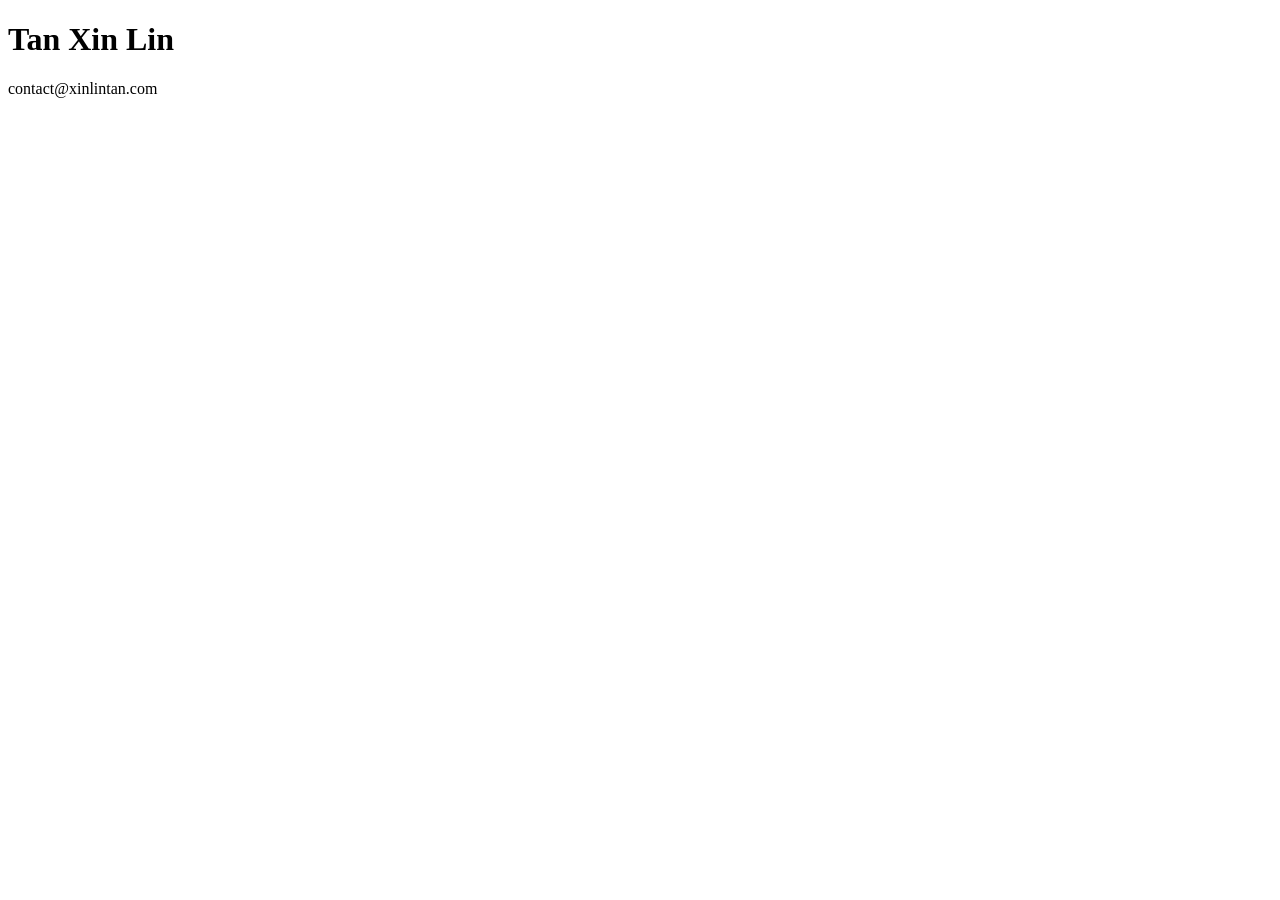
==== index.html @ a3e5cd3a "index.html" ====
<!DOCTYPE html>
<head>

<!-- start Mixpanel --><script type="text/javascript">(function(c,a){if(!a.__SV){var b=window;try{var d,m,j,k=b.location,f=k.hash;d=function(a,b){return(m=a.match(RegExp(b+"=([^&]*)")))?m[1]:null};f&&d(f,"state")&&(j=JSON.parse(decodeURIComponent(d(f,"state"))),"mpeditor"===j.action&&(b.sessionStorage.setItem("_mpcehash",f),history.replaceState(j.desiredHash||"",c.title,k.pathname+k.search)))}catch(n){}var l,h;window.mixpanel=a;a._i=[];a.init=function(b,d,g){function c(b,i){var a=i.split(".");2==a.length&&(b=b[a[0]],i=a[1]);b[i]=function(){b.push([i].concat(Array.prototype.slice.call(arguments,
0)))}}var e=a;"undefined"!==typeof g?e=a[g]=[]:g="mixpanel";e.people=e.people||[];e.toString=function(b){var a="mixpanel";"mixpanel"!==g&&(a+="."+g);b||(a+=" (stub)");return a};e.people.toString=function(){return e.toString(1)+".people (stub)"};l="disable time_event track track_pageview track_links track_forms track_with_groups add_group set_group remove_group register register_once alias unregister identify name_tag set_config reset opt_in_tracking opt_out_tracking has_opted_in_tracking has_opted_out_tracking clear_opt_in_out_tracking people.set people.set_once people.unset people.increment people.append people.union people.track_charge people.clear_charges people.delete_user people.remove".split(" ");
for(h=0;h<l.length;h++)c(e,l[h]);var f="set set_once union unset remove delete".split(" ");e.get_group=function(){function a(c){b[c]=function(){call2_args=arguments;call2=[c].concat(Array.prototype.slice.call(call2_args,0));e.push([d,call2])}}for(var b={},d=["get_group"].concat(Array.prototype.slice.call(arguments,0)),c=0;c<f.length;c++)a(f[c]);return b};a._i.push([b,d,g])};a.__SV=1.2;b=c.createElement("script");b.type="text/javascript";b.async=!0;b.src="undefined"!==typeof MIXPANEL_CUSTOM_LIB_URL?
MIXPANEL_CUSTOM_LIB_URL:"file:"===c.location.protocol&&"//cdn.mxpnl.com/libs/mixpanel-2-latest.min.js".match(/^\/\//)?"https://cdn.mxpnl.com/libs/mixpanel-2-latest.min.js":"//cdn.mxpnl.com/libs/mixpanel-2-latest.min.js";d=c.getElementsByTagName("script")[0];d.parentNode.insertBefore(b,d)}})(document,window.mixpanel||[]);
</script><!-- end Mixpanel -->

<script type="text/javascript" src="mixpanel.js" charset="utf-8"></script>

	
	<title>Tan Xin Lin</title>	
</head>

<link href="https://fonts.googleapis.com/css?family=Open+Sans+Condensed:300" rel="stylesheet">
<link rel="stylesheet" type="text/css" href="style.css">
<html>
  <body>
    <div class="content">
        <h1>Tan Xin Lin</h1>
        <p>contact@xinlintan.com</p>
    </div>
  </body>
</html>
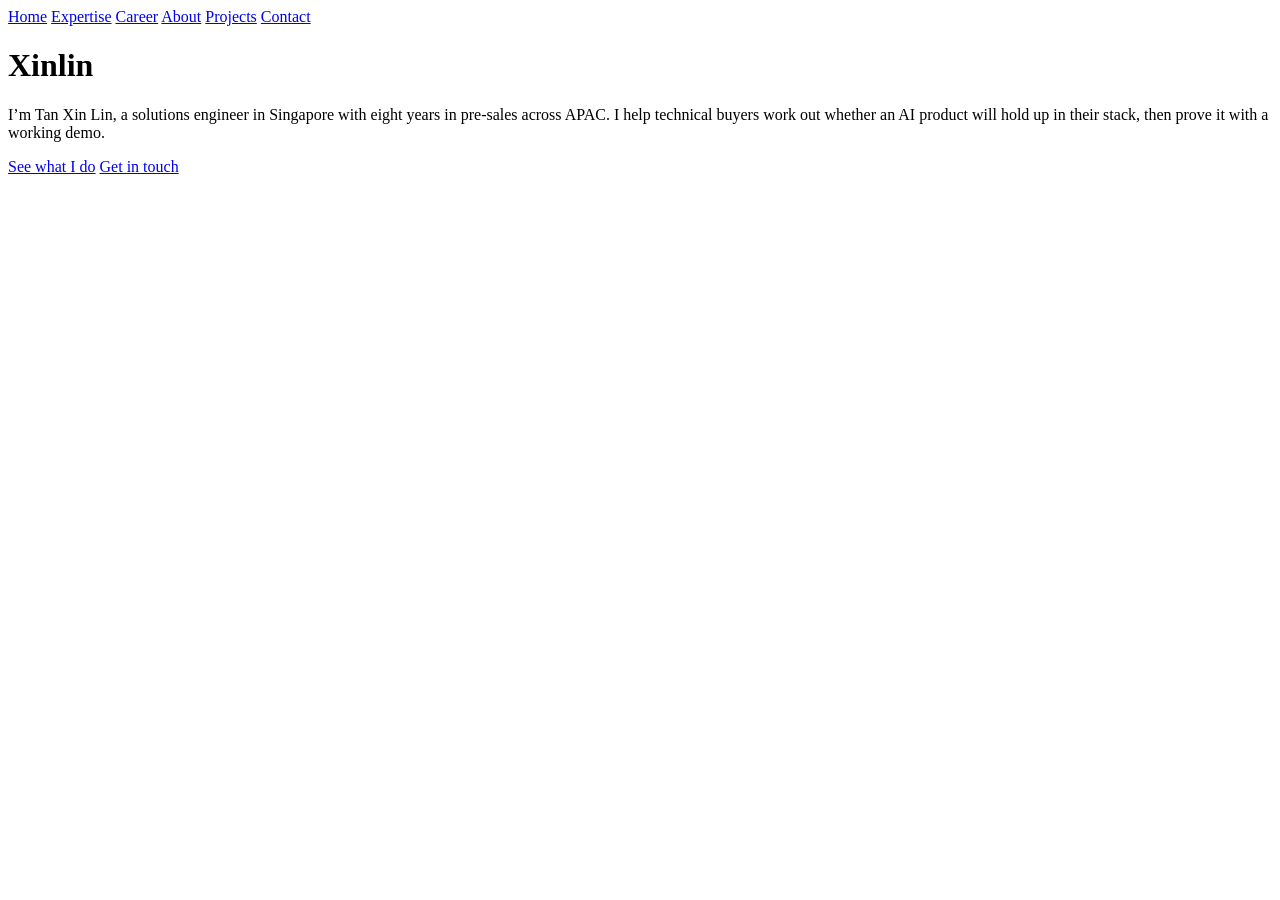
==== commit 7aa1c0fe: "Update index.html" ====
--- a/index.html
+++ b/index.html
@@ -1,25 +1,46 @@
-<!DOCTYPE html>
+<!doctype html>
+<html lang="en">
 <head>
+<meta charset="utf-8">
+<meta name="viewport" content="width=device-width, initial-scale=1">
+<title>Tan Xin Lin, solutions engineer</title>
+<meta name="description" content="Tan Xin Lin is a solutions engineer in Singapore who helps enterprise teams across APAC evaluate and adopt AI products.">
 
-<!-- start Mixpanel --><script type="text/javascript">(function(c,a){if(!a.__SV){var b=window;try{var d,m,j,k=b.location,f=k.hash;d=function(a,b){return(m=a.match(RegExp(b+"=([^&]*)")))?m[1]:null};f&&d(f,"state")&&(j=JSON.parse(decodeURIComponent(d(f,"state"))),"mpeditor"===j.action&&(b.sessionStorage.setItem("_mpcehash",f),history.replaceState(j.desiredHash||"",c.title,k.pathname+k.search)))}catch(n){}var l,h;window.mixpanel=a;a._i=[];a.init=function(b,d,g){function c(b,i){var a=i.split(".");2==a.length&&(b=b[a[0]],i=a[1]);b[i]=function(){b.push([i].concat(Array.prototype.slice.call(arguments,
-0)))}}var e=a;"undefined"!==typeof g?e=a[g]=[]:g="mixpanel";e.people=e.people||[];e.toString=function(b){var a="mixpanel";"mixpanel"!==g&&(a+="."+g);b||(a+=" (stub)");return a};e.people.toString=function(){return e.toString(1)+".people (stub)"};l="disable time_event track track_pageview track_links track_forms track_with_groups add_group set_group remove_group register register_once alias unregister identify name_tag set_config reset opt_in_tracking opt_out_tracking has_opted_in_tracking has_opted_out_tracking clear_opt_in_out_tracking people.set people.set_once people.unset people.increment people.append people.union people.track_charge people.clear_charges people.delete_user people.remove".split(" ");
-for(h=0;h<l.length;h++)c(e,l[h]);var f="set set_once union unset remove delete".split(" ");e.get_group=function(){function a(c){b[c]=function(){call2_args=arguments;call2=[c].concat(Array.prototype.slice.call(call2_args,0));e.push([d,call2])}}for(var b={},d=["get_group"].concat(Array.prototype.slice.call(arguments,0)),c=0;c<f.length;c++)a(f[c]);return b};a._i.push([b,d,g])};a.__SV=1.2;b=c.createElement("script");b.type="text/javascript";b.async=!0;b.src="undefined"!==typeof MIXPANEL_CUSTOM_LIB_URL?
-MIXPANEL_CUSTOM_LIB_URL:"file:"===c.location.protocol&&"//cdn.mxpnl.com/libs/mixpanel-2-latest.min.js".match(/^\/\//)?"https://cdn.mxpnl.com/libs/mixpanel-2-latest.min.js":"//cdn.mxpnl.com/libs/mixpanel-2-latest.min.js";d=c.getElementsByTagName("script")[0];d.parentNode.insertBefore(b,d)}})(document,window.mixpanel||[]);
-</script><!-- end Mixpanel -->
+<!-- MIXPANEL: paste your Mixpanel snippet here (the <script> block from your
+     old page), followed by:  <script src="mixpanel.js"></script>
+     and keep mixpanel.js in the repo next to this file. -->
 
-<script type="text/javascript" src="mixpanel.js" charset="utf-8"></script>
-
-	
-	<title>Tan Xin Lin</title>	
+<link rel="preconnect" href="https://fonts.googleapis.com">
+<link rel="preconnect" href="https://fonts.gstatic.com" crossorigin>
+<link href="https://fonts.googleapis.com/css2?family=Bricolage+Grotesque:opsz,wght@12..96,400..800&family=Instrument+Sans:wght@400..600&display=swap" rel="stylesheet">
+<link rel="stylesheet" href="styles.css">
 </head>
 
-<link href="https://fonts.googleapis.com/css?family=Open+Sans+Condensed:300" rel="stylesheet">
-<link rel="stylesheet" type="text/css" href="style.css">
-<html>
-  <body>
-    <div class="content">
-        <h1>Tan Xin Lin</h1>
-        <p>contact@xinlintan.com</p>
-    </div>
-  </body>
-</html>+<body class="page-home">
+
+<div class="progress" aria-hidden="true"></div>
+
+<!-- Depth gauge: --d is this page's position (0 to 5), shared across pages so it glides -->
+<div class="gauge" aria-hidden="true"><i style="--d: 0" data-depth="0 m"></i></div>
+
+<nav class="nav" aria-label="Main">
+  <a href="index.html" aria-current="page">Home</a>
+  <a href="expertise.html">Expertise</a>
+  <a href="career.html">Career</a>
+  <a href="about.html">About</a>
+  <a href="projects.html">Projects</a>
+  <a href="contact.html">Contact</a>
+</nav>
+
+<main>
+  <h1>Xinlin</h1>
+  <!-- TODO: your own words -->
+  <p class="lead">I’m Tan Xin Lin, a solutions engineer in Singapore with eight years in pre-sales across APAC. I help technical buyers work out whether an AI product will hold up in their stack, then prove it with a working demo.</p>
+  <div class="actions">
+    <a class="button" href="expertise.html">See what I do</a>
+    <a class="button" href="contact.html">Get in touch</a>
+  </div>
+</main>
+
+</body>
+</html>
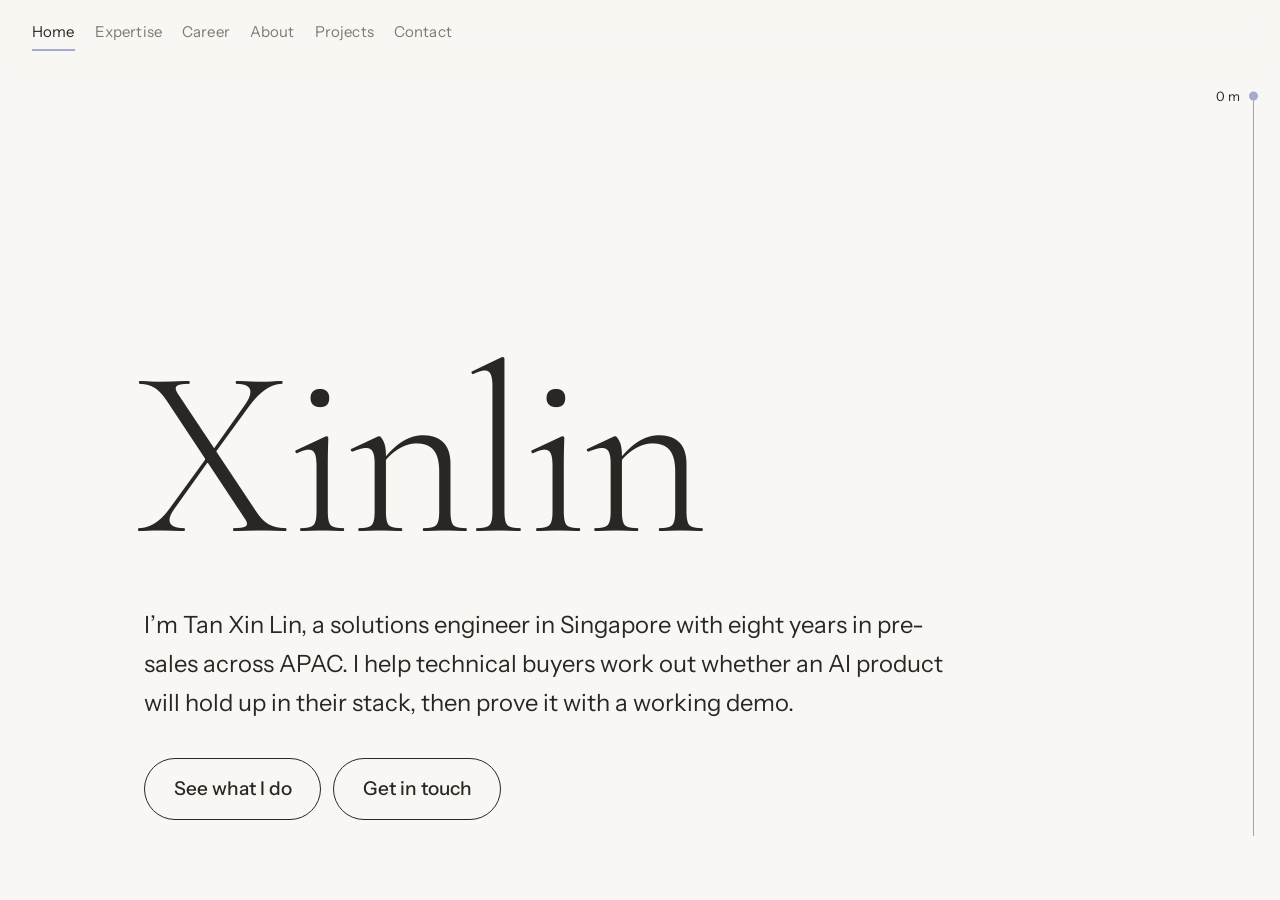
==== commit 355373c0: "Restyle site with light serif headings and new palette - Swap Bricolage Grotesque for Cormorant Gara" ====
--- a/index.html
+++ b/index.html
@@ -12,7 +12,7 @@
 
 <link rel="preconnect" href="https://fonts.googleapis.com">
 <link rel="preconnect" href="https://fonts.gstatic.com" crossorigin>
-<link href="https://fonts.googleapis.com/css2?family=Bricolage+Grotesque:opsz,wght@12..96,400..800&family=Instrument+Sans:wght@400..600&display=swap" rel="stylesheet">
+<link href="https://fonts.googleapis.com/css2?family=Cormorant+Garamond:ital,wght@0,300..600;1,300..600&family=Instrument+Sans:wght@400..600&display=swap" rel="stylesheet">
 <link rel="stylesheet" href="styles.css">
 </head>
 
--- a/styles.css
+++ b/styles.css
@@ -0,0 +1,294 @@
+/* ==================================================================
+   Tan Xin Lin: personal site
+   Shared by every page. The site is a descent: each page sits at a
+   different depth, light stone at the top and dark espresso at the bottom.
+   The five motion techniques are labelled TECHNIQUE 1 to 5 below.
+================================================================== */
+
+/* ---------- Tokens ---------- */
+:root {
+  color-scheme: light;
+  --paper:    #F9F7F3;   /* background on every page */
+  --ink:      #2A2623;   /* text */
+  --muted:    #6E6760;   /* secondary text */
+
+  /* two accents, both pale: use for lines, dots and fills, not for text */
+  --accent:   #A6A9D0;   /* periwinkle */
+  --accent-2: #E5AEA9;   /* blush */
+
+  --display: "Cormorant Garamond", "Iowan Old Style", Georgia, serif;
+  --body: "Instrument Sans", system-ui, -apple-system, "Segoe UI", sans-serif;
+
+  /* TECHNIQUE 5: linear() easing. A spring curve sampled into points,
+     used when the depth marker and project titles move. */
+  --spring: linear(
+    0, 0.009, 0.035 2.1%, 0.141 4.4%, 0.723 12.9%, 0.938 16.7%, 1.017,
+    1.077, 1.121, 1.149 24.3%, 1.159, 1.163, 1.161, 1.154 29.9%,
+    1.129 32.8%, 1.051 39.6%, 1.017 43.1%, 0.991, 0.977 51%,
+    0.974 53.8%, 0.975 57.1%, 0.997 69.8%, 1.003 76.9%, 1.004 83.8%, 1
+  );
+}
+
+/* ---------- Base ---------- */
+*, *::before, *::after { box-sizing: border-box; }
+[hidden] { display: none !important; }
+
+html { background: var(--paper); }
+body {
+  margin: 0;
+  min-height: 100svh;
+  font-family: var(--body);
+  font-size: clamp(1rem, 0.95rem + 0.3vw, 1.1875rem);
+  line-height: 1.65;
+  background: var(--paper);
+  color: var(--ink);
+  -webkit-font-smoothing: antialiased;
+}
+
+h1, h2, h3 { font-family: var(--display); line-height: 1.05; margin: 0; text-wrap: balance; }
+h1 { font-size: clamp(2.75rem, 1.5rem + 6vw, 6rem); font-weight: 300; letter-spacing: -0.01em; }
+h3 { font-size: clamp(1.5rem, 1.2rem + 1.4vw, 2.125rem); font-weight: 400; line-height: 1.15; }
+p  { margin: 0; max-width: 34em; text-wrap: pretty; }
+a  {
+  color: var(--ink);
+  text-decoration-color: var(--accent);
+  text-decoration-thickness: 2px;
+  text-underline-offset: 0.25em;
+}
+a:hover { text-decoration-color: var(--accent-2); }
+:focus-visible { outline: 3px solid currentColor; outline-offset: 4px; border-radius: 4px; }
+
+main {
+  width: min(100% - 3rem, 62rem);
+  margin-inline: auto;
+  padding-block: 9rem 5rem;
+  min-height: 100svh;
+}
+.lead { font-size: 1.25em; margin-top: 1.5rem; }
+
+.button {
+  font: inherit; font-weight: 500;
+  display: inline-block; padding: 0.75em 1.5em;
+  border: 1px solid currentColor; border-radius: 999px;
+  background: transparent; color: var(--ink);
+  text-decoration: none; cursor: pointer;
+  transition: background-color .2s, color .2s, border-color .2s;
+}
+.button:hover { background: var(--accent); color: var(--ink); border-color: var(--accent); }
+.button:nth-child(2):hover { background: var(--accent-2); border-color: var(--accent-2); }
+
+/* link to the next page down, at the foot of each page */
+.next {
+  display: inline-block; margin-top: 5rem;
+  font-family: var(--display); font-weight: 400; font-style: italic;
+  font-size: clamp(1.5rem, 1.2rem + 1.4vw, 2.125rem);
+}
+
+/* ---------- Nav ---------- */
+.nav {
+  position: fixed; z-index: 6; top: 0; left: 0; right: 0;
+  display: flex; gap: 1.25rem;
+  padding: 1rem clamp(1rem, 3vw, 2rem);
+  font-weight: 400; font-size: 0.9375rem; letter-spacing: 0.01em;
+  background: color-mix(in srgb, var(--paper) 85%, transparent);
+  backdrop-filter: blur(10px); -webkit-backdrop-filter: blur(10px);
+  overflow-x: auto;
+}
+.nav a {
+  color: var(--ink); text-decoration: none; white-space: nowrap;
+  padding-block: 0.25rem;
+  border-bottom: 2px solid transparent;
+  opacity: 0.6;
+}
+.nav a:hover { opacity: 1; }
+.nav a[aria-current="page"] { opacity: 1; border-bottom-color: var(--accent); }
+
+/* ==================================================================
+   TECHNIQUE 1: cross-page view transitions.
+   This one rule makes ordinary links between pages animate. The
+   browser snapshots the old page and the new page and crossfades.
+   Anything with the same view-transition-name on both pages is
+   treated as one object and glides from its old place to its new
+   one: the nav stays put, and the depth marker sinks or rises.
+   (Needs a real server, so it works on Vercel but not when you open
+   the files straight from your laptop.)
+================================================================== */
+@view-transition { navigation: auto; }
+
+.nav     { view-transition-name: site-nav; }
+.gauge i { view-transition-name: depth-marker; }
+
+::view-transition-old(root),
+::view-transition-new(root) { animation-duration: 0.45s; }
+
+::view-transition-group(depth-marker) {
+  animation-duration: 0.9s;
+  animation-timing-function: var(--spring);
+}
+
+/* ---------- Depth gauge ---------- */
+.gauge {
+  position: fixed; z-index: 5;
+  right: clamp(0.75rem, 2vw, 2rem); top: 6rem; bottom: 4rem;
+  width: 1px;
+  background: color-mix(in srgb, var(--ink) 40%, transparent);
+  pointer-events: none;
+}
+.gauge i {
+  position: absolute; right: -4px;
+  top: calc(var(--d) * 20%); translate: 0 -50%;
+  width: 9px; height: 9px; border-radius: 50%;
+  background: var(--accent);
+}
+.gauge i::after {
+  content: attr(data-depth);
+  position: absolute; right: 18px; top: 50%; translate: 0 -50%;
+  font: 400 0.8125rem/1 var(--body); color: var(--ink);
+  white-space: nowrap;
+}
+@media (max-width: 48rem) {
+  .gauge { right: 0.5rem; }
+  .gauge i::after { display: none; }
+}
+
+/* ==================================================================
+   TECHNIQUE 2: scroll() timeline.
+   The bar's animation is tied to how far the page has scrolled, not
+   to time. On pages too short to scroll it simply stays hidden.
+================================================================== */
+.progress {
+  position: fixed; z-index: 7; top: 0; left: 0; right: 0; height: 3px;
+  background: linear-gradient(90deg, var(--accent), var(--accent-2));
+  transform-origin: left; scale: 0 1;
+}
+@supports (animation-timeline: scroll()) {
+  .progress {
+    animation: grow linear both;
+    animation-timeline: scroll(root);
+  }
+  @keyframes grow { to { scale: 1 1; } }
+}
+
+/* ---------- Home ---------- */
+.page-home main { display: grid; align-content: end; }
+.page-home h1 {
+  font-size: clamp(5rem, 22vw, 15rem);
+  font-weight: 300; letter-spacing: -0.02em; margin-left: -0.04em;
+}
+.actions { display: flex; flex-wrap: wrap; gap: 0.75rem; margin-top: 2.25rem; }
+
+/* ---------- Expertise ---------- */
+.areas { margin: 3.5rem 0 0; display: grid; }
+.areas > div {
+  display: grid; gap: 0.75rem 3rem;
+  grid-template-columns: minmax(0, 5fr) minmax(0, 7fr);
+  padding-block: 2rem;
+  border-top: 1px solid color-mix(in srgb, var(--ink) 15%, transparent);
+}
+.areas dt {
+  font-family: var(--display); font-weight: 400;
+  font-size: clamp(1.5rem, 1.2rem + 1.4vw, 2.125rem);
+  line-height: 1.15;
+}
+.areas dd { margin: 0; max-width: 34em; }
+@media (max-width: 40rem) { .areas > div { grid-template-columns: 1fr; } }
+
+/* ---------- Career ---------- */
+.timeline {
+  list-style: none; position: relative;
+  margin: 4rem 0 0; padding: 0 0 0 2.25rem;
+  display: grid; gap: 3.25rem; max-width: 44rem;
+}
+.timeline::before {            /* the line */
+  content: ""; position: absolute; left: 0; top: 0.6rem; bottom: 0.6rem;
+  width: 1px; background: var(--accent); transform-origin: top;
+}
+.timeline li { position: relative; }
+.timeline li::before {         /* the dot */
+  content: ""; position: absolute; left: calc(-2.25rem - 4px); top: 0.45em;
+  width: 10px; height: 10px; border-radius: 50%; background: var(--accent-2);
+}
+.timeline .when { display: block; font-size: 0.875em; letter-spacing: 0.04em; text-transform: uppercase; color: var(--muted); }
+.timeline h3 { margin-block: 0.4rem 0.6rem; }
+
+/* ==================================================================
+   TECHNIQUE 3: view() timeline.
+   Progress is tied to an element's own trip through the viewport.
+   Wrapped so that browsers without support, and people who have
+   asked for less motion, just see the finished timeline.
+================================================================== */
+@media (prefers-reduced-motion: no-preference) {
+  @supports (animation-timeline: view()) {
+    .timeline::before {
+      animation: draw linear both;
+      animation-timeline: view();
+      animation-range: cover 15% cover 65%;
+    }
+    @keyframes draw { from { scale: 1 0; } }
+
+    .timeline li {
+      animation: surface linear both;
+      animation-timeline: view();
+      animation-range: entry 10% cover 30%;
+    }
+    @keyframes surface { from { opacity: 0; translate: -1.5rem 0; } }
+  }
+}
+
+/* ---------- About ---------- */
+.prose { display: grid; gap: 1.25rem; margin-top: 2.5rem; font-size: 1.125em; }
+
+/* ---------- Projects ---------- */
+.projects { list-style: none; padding: 0; margin: 3rem 0 0; display: grid; gap: 1rem; }
+.project {
+  font: inherit; color: inherit; text-align: left; width: 100%;
+  display: grid; gap: 0.75rem; padding: 2rem;
+  background: #FFFFFF;
+  border: 1px solid color-mix(in srgb, var(--ink) 12%, transparent);
+  border-radius: 14px;
+  cursor: pointer; transition: border-color .2s;
+}
+.project:hover { border-color: var(--accent); box-shadow: 0 0 0 3px color-mix(in srgb, var(--accent) 30%, transparent); }
+.project span { color: var(--muted); max-width: 34em; }
+
+.detail { margin-top: 3rem; display: grid; gap: 1.5rem; }
+.detail h2 { font-size: clamp(2.25rem, 1.4rem + 5vw, 5rem); font-weight: 300; }
+.detail dl { display: grid; grid-template-columns: max-content 1fr; gap: 0.5rem 2rem; margin: 0; }
+.detail dt { color: var(--muted); }
+.detail dd { margin: 0; }
+.back {
+  font: inherit; color: var(--ink); background: none; border: 0; padding: 0;
+  cursor: pointer; text-decoration: underline; text-decoration-color: var(--accent);
+  text-decoration-thickness: 2px; text-underline-offset: 0.25em;
+  justify-self: start;
+}
+
+/* ==================================================================
+   TECHNIQUE 4: same-page view transitions.
+   On the Projects page, site.js swaps the list for a detail view
+   inside document.startViewTransition(). The clicked title and the
+   detail title share a name, so one morphs into the other.
+================================================================== */
+.detail h2 { view-transition-name: project-title; }
+::view-transition-group(project-title) {
+  animation-duration: 0.7s;
+  animation-timing-function: var(--spring);
+}
+
+/* ---------- Contact ---------- */
+.email {
+  display: inline-block; margin-top: 2.5rem;
+  font-family: var(--display); font-weight: 300; font-style: italic;
+  font-size: clamp(1.75rem, 0.9rem + 4.5vw, 4rem);
+  line-height: 1.1;
+  overflow-wrap: anywhere;
+}
+.elsewhere { list-style: none; padding: 0; margin: 2.5rem 0 0; display: flex; flex-wrap: wrap; gap: 0.75rem; }
+
+/* ---------- Less motion on request ---------- */
+@media (prefers-reduced-motion: reduce) {
+  @view-transition { navigation: none; }
+  ::view-transition-group(*),
+  ::view-transition-old(*),
+  ::view-transition-new(*) { animation: none !important; }
+}
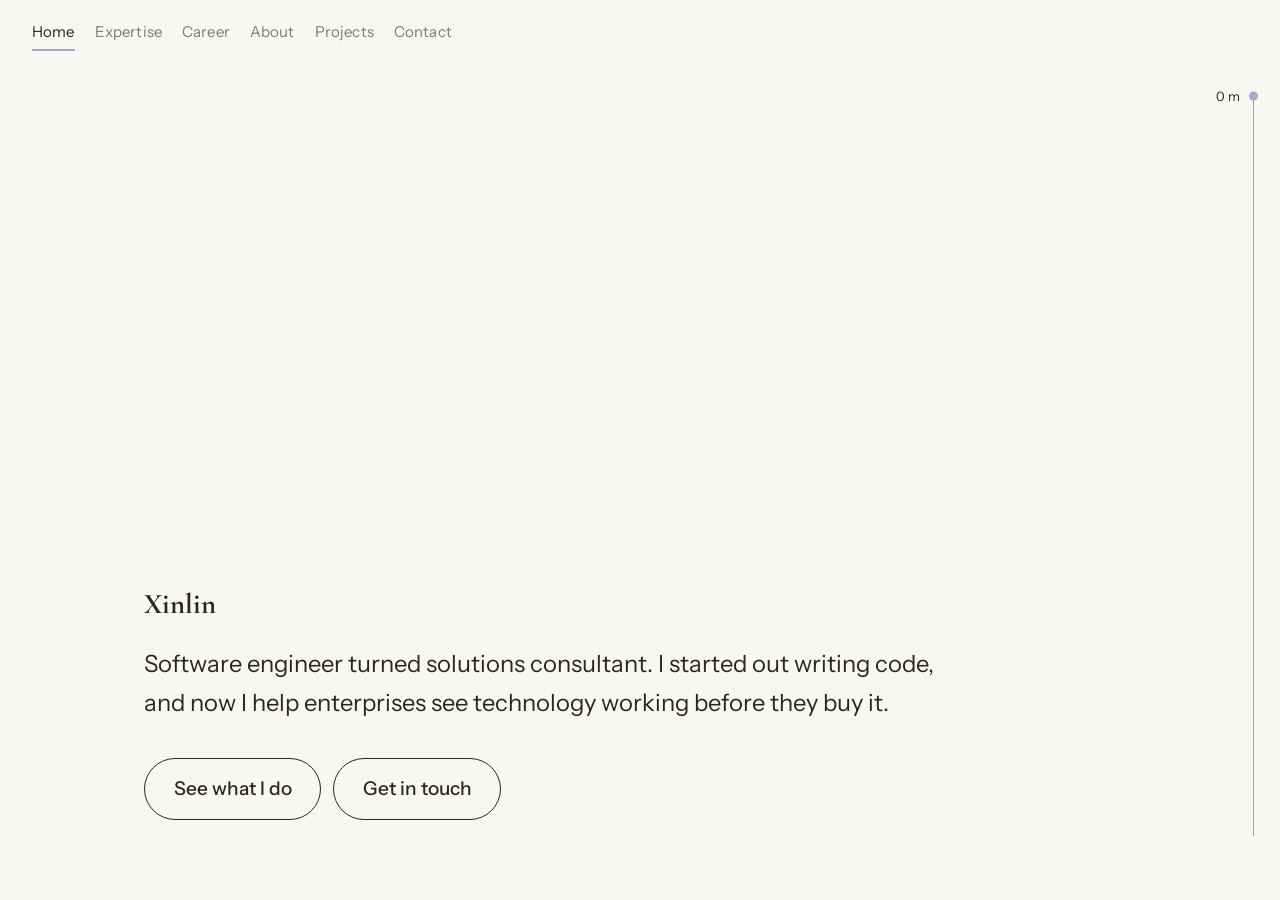
==== commit f2f70078: "update index html and tracking" ====
--- a/index.html
+++ b/index.html
@@ -3,12 +3,15 @@
 <head>
 <meta charset="utf-8">
 <meta name="viewport" content="width=device-width, initial-scale=1">
-<title>Tan Xin Lin, solutions engineer</title>
+<title> Xinlin Tan</title>
 <meta name="description" content="Tan Xin Lin is a solutions engineer in Singapore who helps enterprise teams across APAC evaluate and adopt AI products.">
 
-<!-- MIXPANEL: paste your Mixpanel snippet here (the <script> block from your
-     old page), followed by:  <script src="mixpanel.js"></script>
-     and keep mixpanel.js in the repo next to this file. -->
+<!-- pasting the Mixpanel JS snippet here -->
+<script type="text/javascript">
+  (function (f, b) { if (!b.__SV) { var e, g, i, h; window.mixpanel = b; b._i = []; b.init = function (e, f, c) { function g(a, d) { var b = d.split("."); 2 == b.length && ((a = a[b[0]]), (d = b[1])); a[d] = function () { a.push([d].concat(Array.prototype.slice.call(arguments, 0))); }; } var a = b; "undefined" !== typeof c ? (a = b[c] = []) : (c = "mixpanel"); a.people = a.people || []; a.toString = function (a) { var d = "mixpanel"; "mixpanel" !== c && (d += "." + c); a || (d += " (stub)"); return d; }; a.people.toString = function () { return a.toString(1) + ".people (stub)"; }; i = "disable time_event track track_pageview track_links track_forms track_with_groups add_group set_group remove_group register register_once alias unregister identify name_tag set_config reset opt_in_tracking opt_out_tracking has_opted_in_tracking has_opted_out_tracking clear_opt_in_out_tracking start_batch_senders people.set people.set_once people.unset people.increment people.append people.union people.track_charge people.clear_charges people.delete_user people.remove".split( " "); for (h = 0; h < i.length; h++) g(a, i[h]); var j = "set set_once union unset remove delete".split(" "); a.get_group = function () { function b(c) { d[c] = function () { call2_args = arguments; call2 = [c].concat(Array.prototype.slice.call(call2_args, 0)); a.push([e, call2]); }; } for ( var d = {}, e = ["get_group"].concat( Array.prototype.slice.call(arguments, 0)), c = 0; c < j.length; c++) b(j[c]); return d; }; b._i.push([e, f, c]); }; b.__SV = 1.2; e = f.createElement("script"); e.type = "text/javascript"; e.async = !0; e.src = "undefined" !== typeof MIXPANEL_CUSTOM_LIB_URL ? MIXPANEL_CUSTOM_LIB_URL : "file:" === f.location.protocol && "//cdn.mxpnl.com/libs/mixpanel-2-latest.min.js".match(/^\/\//) ? "https://cdn.mxpnl.com/libs/mixpanel-2-latest.min.js" : "//cdn.mxpnl.com/libs/mixpanel-2-latest.min.js"; g = f.getElementsByTagName("script")[0]; g.parentNode.insertBefore(e, g); } })(document, window.mixpanel || []);
+</script>
+<!-- referencing the mixpanel.js file to make the mixpanel track calls -->
+<script src="mixpanel.js" type="text/javascript"></script>
 
 <link rel="preconnect" href="https://fonts.googleapis.com">
 <link rel="preconnect" href="https://fonts.gstatic.com" crossorigin>
@@ -33,9 +36,9 @@
 </nav>
 
 <main>
-  <h1>Xinlin</h1>
+  <h2>Xinlin</h2>
   <!-- TODO: your own words -->
-  <p class="lead">I’m Tan Xin Lin, a solutions engineer in Singapore with eight years in pre-sales across APAC. I help technical buyers work out whether an AI product will hold up in their stack, then prove it with a working demo.</p>
+  <p class="lead">Software engineer turned solutions consultant. I started out writing code, and now I help enterprises see technology working before they buy it.</p>
   <div class="actions">
     <a class="button" href="expertise.html">See what I do</a>
     <a class="button" href="contact.html">Get in touch</a>
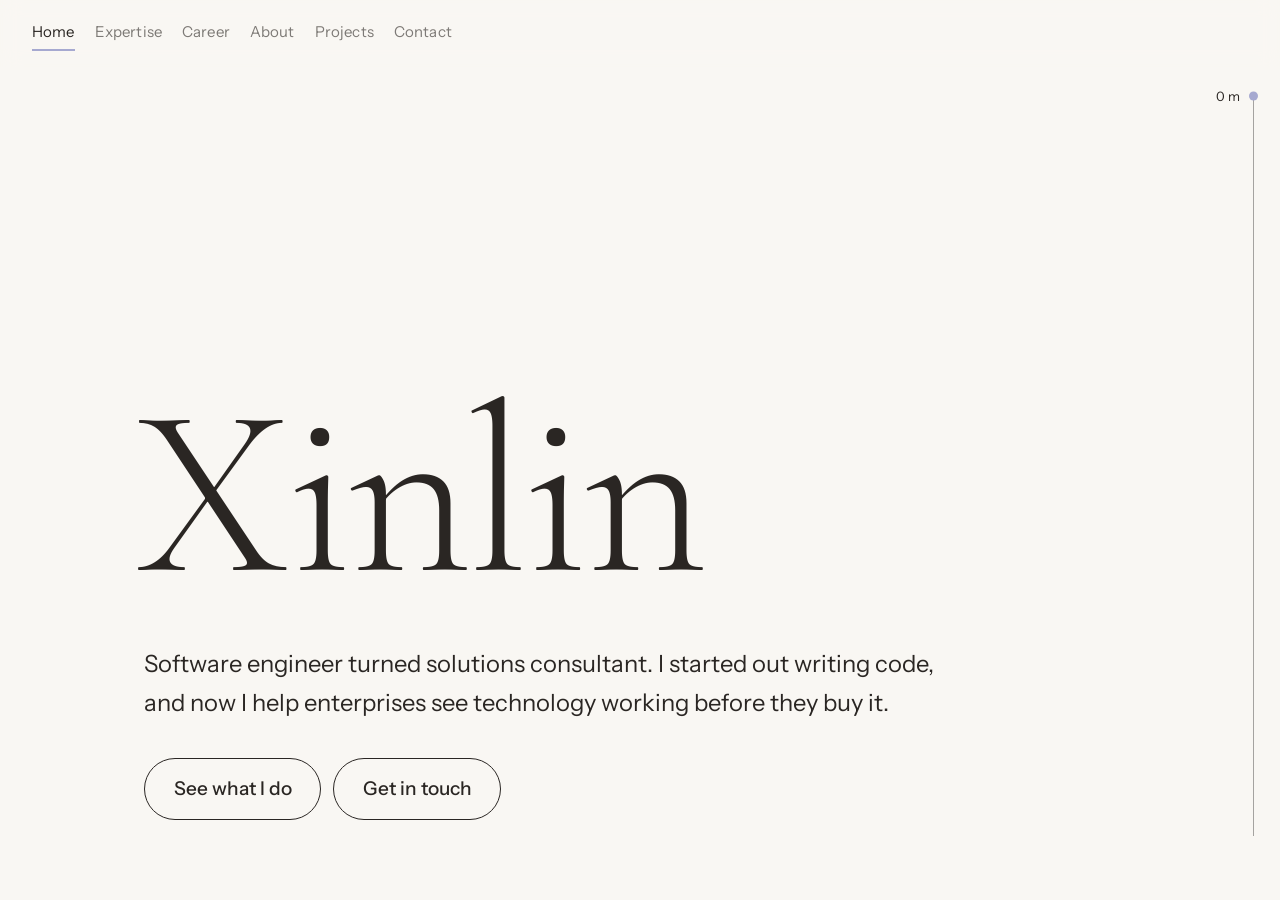
==== commit df4148d9: "update pages with mixpanel tracking" ====
--- a/index.html
+++ b/index.html
@@ -7,11 +7,9 @@
 <meta name="description" content="Tan Xin Lin is a solutions engineer in Singapore who helps enterprise teams across APAC evaluate and adopt AI products.">
 
 <!-- pasting the Mixpanel JS snippet here -->
-<script type="text/javascript">
-  (function (f, b) { if (!b.__SV) { var e, g, i, h; window.mixpanel = b; b._i = []; b.init = function (e, f, c) { function g(a, d) { var b = d.split("."); 2 == b.length && ((a = a[b[0]]), (d = b[1])); a[d] = function () { a.push([d].concat(Array.prototype.slice.call(arguments, 0))); }; } var a = b; "undefined" !== typeof c ? (a = b[c] = []) : (c = "mixpanel"); a.people = a.people || []; a.toString = function (a) { var d = "mixpanel"; "mixpanel" !== c && (d += "." + c); a || (d += " (stub)"); return d; }; a.people.toString = function () { return a.toString(1) + ".people (stub)"; }; i = "disable time_event track track_pageview track_links track_forms track_with_groups add_group set_group remove_group register register_once alias unregister identify name_tag set_config reset opt_in_tracking opt_out_tracking has_opted_in_tracking has_opted_out_tracking clear_opt_in_out_tracking start_batch_senders people.set people.set_once people.unset people.increment people.append people.union people.track_charge people.clear_charges people.delete_user people.remove".split( " "); for (h = 0; h < i.length; h++) g(a, i[h]); var j = "set set_once union unset remove delete".split(" "); a.get_group = function () { function b(c) { d[c] = function () { call2_args = arguments; call2 = [c].concat(Array.prototype.slice.call(call2_args, 0)); a.push([e, call2]); }; } for ( var d = {}, e = ["get_group"].concat( Array.prototype.slice.call(arguments, 0)), c = 0; c < j.length; c++) b(j[c]); return d; }; b._i.push([e, f, c]); }; b.__SV = 1.2; e = f.createElement("script"); e.type = "text/javascript"; e.async = !0; e.src = "undefined" !== typeof MIXPANEL_CUSTOM_LIB_URL ? MIXPANEL_CUSTOM_LIB_URL : "file:" === f.location.protocol && "//cdn.mxpnl.com/libs/mixpanel-2-latest.min.js".match(/^\/\//) ? "https://cdn.mxpnl.com/libs/mixpanel-2-latest.min.js" : "//cdn.mxpnl.com/libs/mixpanel-2-latest.min.js"; g = f.getElementsByTagName("script")[0]; g.parentNode.insertBefore(e, g); } })(document, window.mixpanel || []);
-</script>
 <!-- referencing the mixpanel.js file to make the mixpanel track calls -->
 <script src="mixpanel.js" type="text/javascript"></script>
+<script>onIndex()</script>
 
 <link rel="preconnect" href="https://fonts.googleapis.com">
 <link rel="preconnect" href="https://fonts.gstatic.com" crossorigin>
@@ -36,7 +34,7 @@
 </nav>
 
 <main>
-  <h2>Xinlin</h2>
+  <h1>Xinlin</h1>
   <!-- TODO: your own words -->
   <p class="lead">Software engineer turned solutions consultant. I started out writing code, and now I help enterprises see technology working before they buy it.</p>
   <div class="actions">
